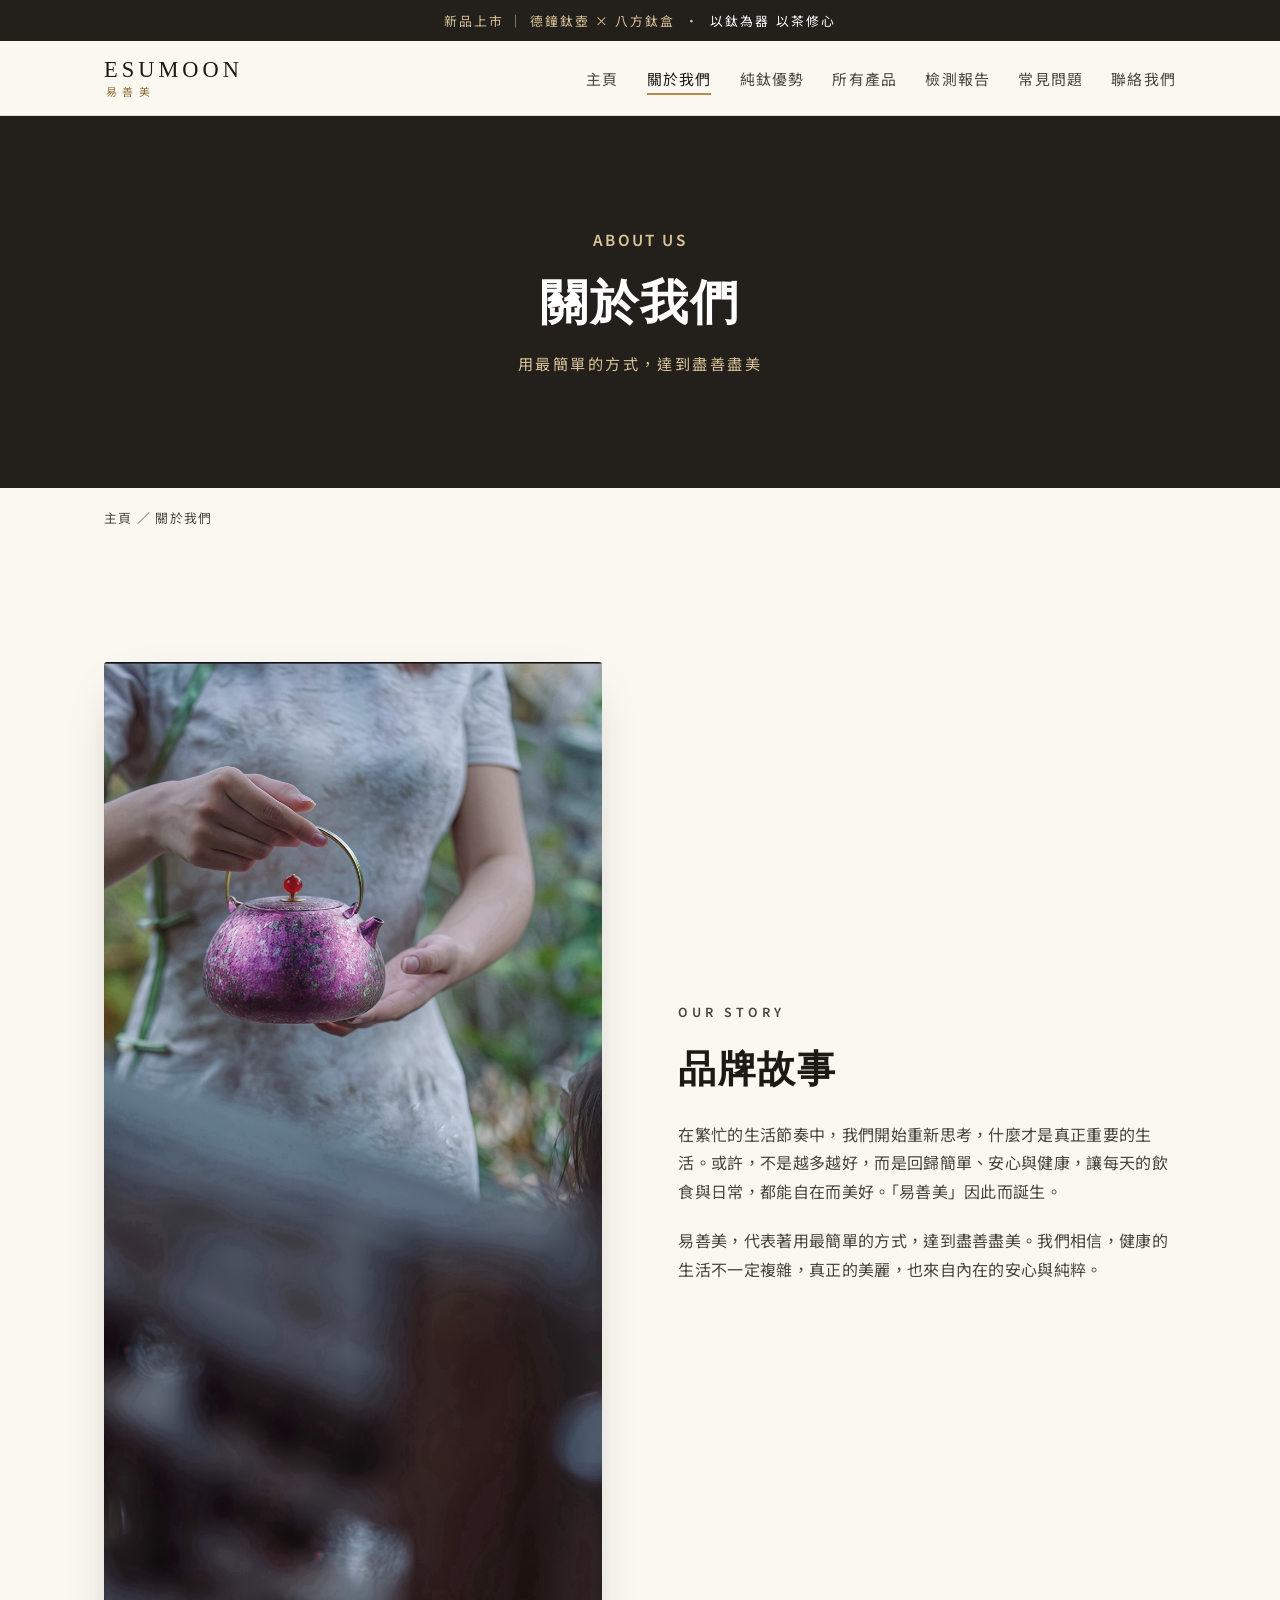
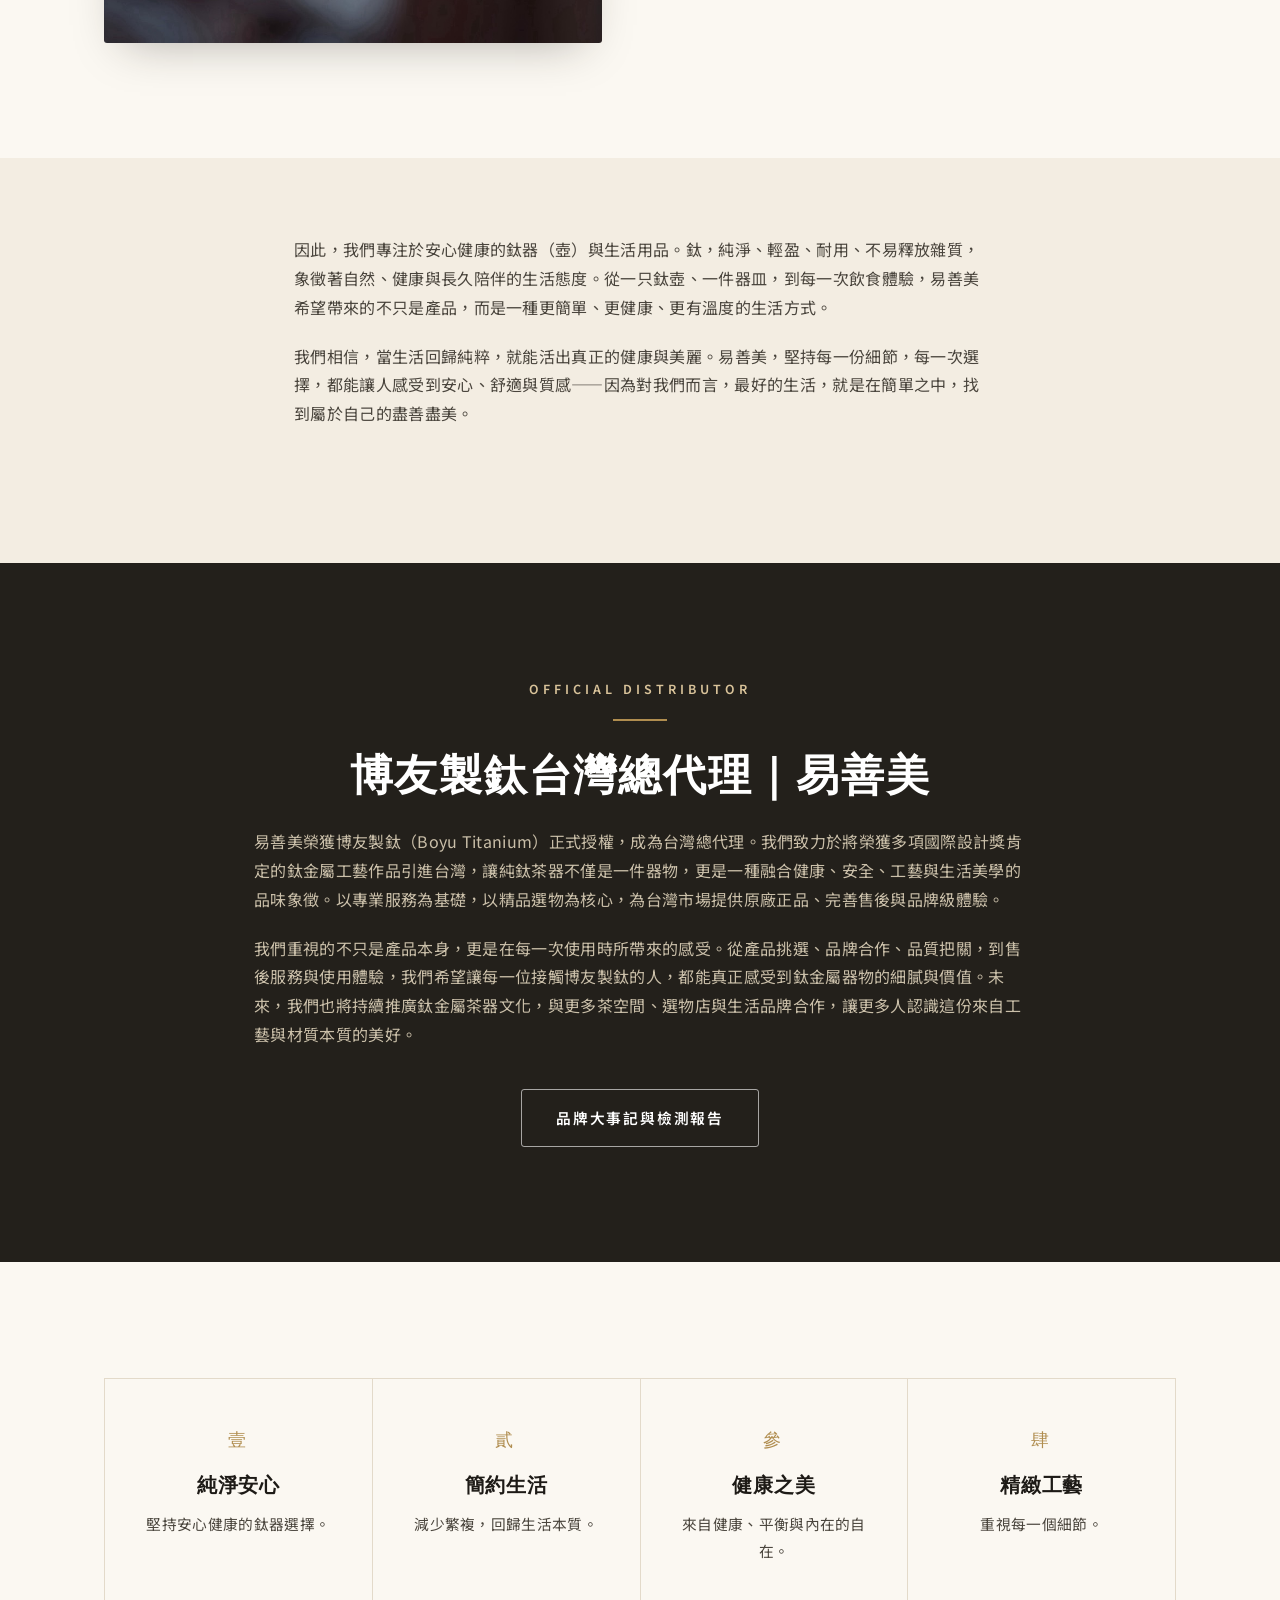
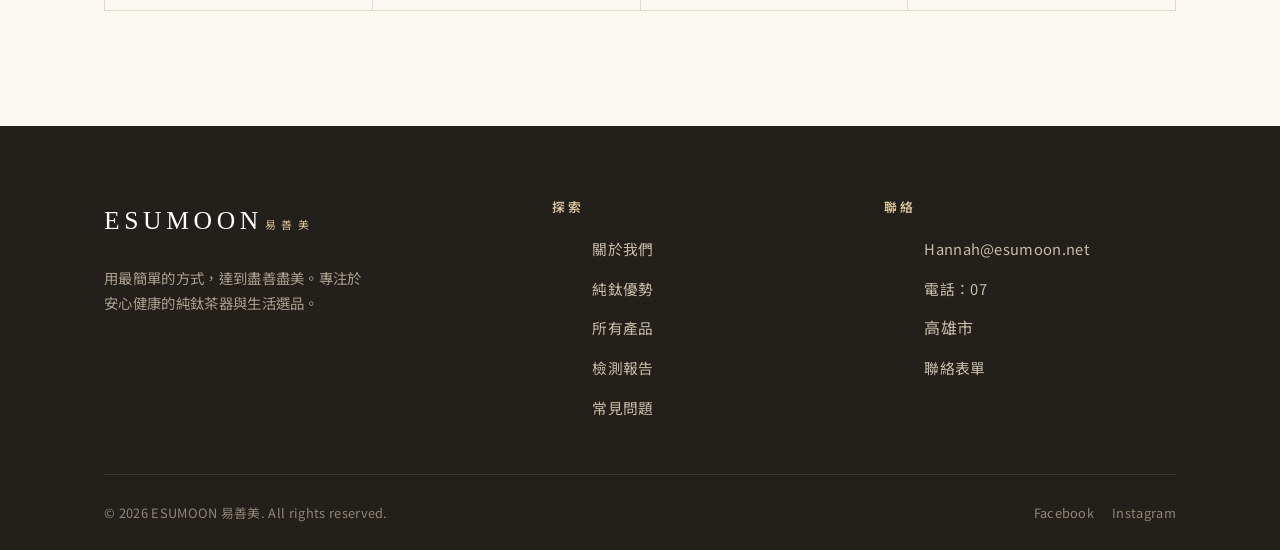
==== about.html @ 02954a68 "Initial commit: Esumoon 易善美 純鈦茶器靜態網站（Wix 重建版） - 7 頁靜態網站（主頁/關於/純鈦優勢/產品/檢測報告/常見問題/聯絡） - 純 HTML/CSS/原生 " ====
<!DOCTYPE html>
<html lang="zh-Hant-TW">
<head>
<meta charset="UTF-8" />
<meta name="viewport" content="width=device-width, initial-scale=1.0" />
<title>關於我們｜Esumoon 易善美・博友製鈦台灣總代理</title>
<meta name="description" content="易善美 Esumoon 品牌故事 — 用最簡單的方式，達到盡善盡美。榮獲博友製鈦（Boyu Titanium）正式授權，成為台灣總代理。" />
<link rel="preconnect" href="https://fonts.googleapis.com" />
<link rel="preconnect" href="https://fonts.gstatic.com" crossorigin />
<link href="https://fonts.googleapis.com/css2?family=Noto+Sans+TC:wght@300;400;500;700&family=Noto+Serif+TC:wght@500;600;700&display=swap" rel="stylesheet" />
<link rel="icon" type="image/png" href="assets/images/site/logo.png" />
<link rel="stylesheet" href="css/style.css" />
</head>
<body>

<div class="topbar">新品上市 ｜ 德鐘鈦壺 × 八方鈦盒 &nbsp;·&nbsp; <span>以鈦為器 以茶修心</span></div>

<header class="site-header">
  <div class="container">
    <nav class="nav" aria-label="主要導覽">
      <a class="brand" href="index.html"><span class="brand__en">ESUMOON</span><span class="brand__zh">易善美</span></a>
      <ul class="nav__links">
        <li><a href="index.html">主頁</a></li>
        <li><a href="about.html" class="is-active">關於我們</a></li>
        <li><a href="titanium.html">純鈦優勢</a></li>
        <li><a href="products.html">所有產品</a></li>
        <li><a href="reports.html">檢測報告</a></li>
        <li><a href="faq.html">常見問題</a></li>
        <li><a href="contact.html">聯絡我們</a></li>
      </ul>
      <button class="nav__toggle" aria-label="開啟選單" aria-expanded="false"><span></span><span></span><span></span></button>
    </nav>
  </div>
</header>

<section class="page-banner">
  <div class="container">
    <p class="eyebrow" style="color:var(--gold-soft)">About Us</p>
    <h1>關於我們</h1>
    <p>用最簡單的方式，達到盡善盡美</p>
  </div>
</section>
<div class="container"><nav class="breadcrumb"><a href="index.html">主頁</a> ／ 關於我們</nav></div>

<!-- 品牌故事 -->
<section class="section">
  <div class="container">
    <div class="split reveal">
      <div class="split__media"><img src="assets/images/products/p03.jpg" alt="持鈦提梁壺" /></div>
      <div class="split__text prose">
        <p class="eyebrow">Our Story</p>
        <h2 style="font-size:clamp(1.7rem,3vw,2.4rem);margin-bottom:24px">品牌故事</h2>
        <p>在繁忙的生活節奏中，我們開始重新思考，什麼才是真正重要的生活。或許，不是越多越好，而是回歸簡單、安心與健康，讓每天的飲食與日常，都能自在而美好。「易善美」因此而誕生。</p>
        <p>易善美，代表著用最簡單的方式，達到盡善盡美。我們相信，健康的生活不一定複雜，真正的美麗，也來自內在的安心與純粹。</p>
      </div>
    </div>
  </div>
</section>

<section class="section" style="background:var(--cream);padding-top:0">
  <div class="container" style="max-width:820px">
    <div class="prose reveal" style="padding-top:clamp(48px,6vw,88px)">
      <p>因此，我們專注於安心健康的鈦器（壺）與生活用品。鈦，純淨、輕盈、耐用、不易釋放雜質，象徵著自然、健康與長久陪伴的生活態度。從一只鈦壺、一件器皿，到每一次飲食體驗，易善美希望帶來的不只是產品，而是一種更簡單、更健康、更有溫度的生活方式。</p>
      <p>我們相信，當生活回歸純粹，就能活出真正的健康與美麗。易善美，堅持每一份細節，每一次選擇，都能讓人感受到安心、舒適與質感——因為對我們而言，最好的生活，就是在簡單之中，找到屬於自己的盡善盡美。</p>
    </div>
  </div>
</section>

<!-- 總代理 -->
<section class="section dark">
  <div class="container" style="max-width:900px">
    <div class="center reveal">
      <p class="eyebrow">Official Distributor</p>
      <hr class="divider" />
      <h2 class="section-title">博友製鈦台灣總代理｜易善美</h2>
    </div>
    <div class="prose reveal" style="margin-top:20px">
      <p style="color:#cabfa9">易善美榮獲博友製鈦（Boyu Titanium）正式授權，成為台灣總代理。我們致力於將榮獲多項國際設計獎肯定的鈦金屬工藝作品引進台灣，讓純鈦茶器不僅是一件器物，更是一種融合健康、安全、工藝與生活美學的品味象徵。以專業服務為基礎，以精品選物為核心，為台灣市場提供原廠正品、完善售後與品牌級體驗。</p>
      <p style="color:#cabfa9">我們重視的不只是產品本身，更是在每一次使用時所帶來的感受。從產品挑選、品牌合作、品質把關，到售後服務與使用體驗，我們希望讓每一位接觸博友製鈦的人，都能真正感受到鈦金屬器物的細膩與價值。未來，我們也將持續推廣鈦金屬茶器文化，與更多茶空間、選物店與生活品牌合作，讓更多人認識這份來自工藝與材質本質的美好。</p>
    </div>
    <div class="center reveal" style="margin-top:40px"><a href="reports.html" class="btn btn--light">品牌大事記與檢測報告</a></div>
  </div>
</section>

<!-- 價值再述 -->
<section class="section">
  <div class="container">
    <div class="value-grid reveal">
      <div class="value"><div class="value__num">壹</div><h3>純淨安心</h3><p>堅持安心健康的鈦器選擇。</p></div>
      <div class="value"><div class="value__num">貳</div><h3>簡約生活</h3><p>減少繁複，回歸生活本質。</p></div>
      <div class="value"><div class="value__num">參</div><h3>健康之美</h3><p>來自健康、平衡與內在的自在。</p></div>
      <div class="value"><div class="value__num">肆</div><h3>精緻工藝</h3><p>重視每一個細節。</p></div>
    </div>
  </div>
</section>

<footer class="site-footer">
  <div class="container">
    <div class="footer-grid">
      <div class="footer-brand"><span class="brand__en">ESUMOON</span><span class="brand__zh">易善美</span><p>用最簡單的方式，達到盡善盡美。專注於安心健康的純鈦茶器與生活選品。</p></div>
      <div class="footer-col"><h4>探索</h4><ul><li><a href="about.html">關於我們</a></li><li><a href="titanium.html">純鈦優勢</a></li><li><a href="products.html">所有產品</a></li><li><a href="reports.html">檢測報告</a></li><li><a href="faq.html">常見問題</a></li></ul></div>
      <div class="footer-col"><h4>聯絡</h4><ul><li><a href="mailto:Hannah@esumoon.net">Hannah@esumoon.net</a></li><li><a href="tel:07">電話：07</a></li><li>高雄市</li><li><a href="contact.html">聯絡表單</a></li></ul></div>
    </div>
    <div class="footer-bottom"><span>© 2026 ESUMOON 易善美. All rights reserved.</span><div class="socials"><a href="#">Facebook</a><a href="#">Instagram</a></div></div>
  </div>
</footer>

<script src="js/main.js"></script>
</body>
</html>
---- css/style.css ----
/* =========================================================
   Esumoon 易善美 — 純鈦茶器品牌官網（靜態重建版）
   Design system
   ========================================================= */

:root {
  /* Palette */
  --ink:        #1d1a16;   /* 主文字 / 深炭 */
  --ink-soft:   #4a453d;
  --paper:      #fbf8f2;   /* 主背景 米白 */
  --cream:      #f3ede2;   /* 次背景 */
  --line:       #e3daca;   /* 分隔線 */
  --gold:       #b08d4f;   /* 金 主強調 */
  --gold-deep:  #8f6f38;
  --gold-soft:  #d9c39a;
  --charcoal:   #23201b;   /* 深色區塊 */
  --teal:       #3c8f8a;   /* 鈦虹彩點綴 */

  --maxw: 1200px;
  --gutter: clamp(20px, 5vw, 64px);
  --radius: 3px;

  --serif: "Noto Serif TC", "Songti TC", "STSong", serif;
  --sans:  "Noto Sans TC", "PingFang TC", "Microsoft JhengHei", sans-serif;

  --shadow: 0 18px 45px -20px rgba(35, 32, 27, .35);
}

/* ---------- Reset ---------- */
*, *::before, *::after { box-sizing: border-box; }
* { margin: 0; }
html { scroll-behavior: smooth; -webkit-text-size-adjust: 100%; }
body {
  font-family: var(--sans);
  color: var(--ink);
  background: var(--paper);
  line-height: 1.8;
  letter-spacing: .02em;
  font-size: 16px;
  -webkit-font-smoothing: antialiased;
  overflow-x: hidden;
}
img { max-width: 100%; display: block; }
a { color: inherit; text-decoration: none; }
h1, h2, h3, h4 { font-family: var(--serif); font-weight: 600; line-height: 1.35; letter-spacing: .04em; }

/* ---------- Layout helpers ---------- */
.container { max-width: var(--maxw); margin-inline: auto; padding-inline: var(--gutter); }
.section { padding-block: clamp(64px, 9vw, 128px); }
.section--tight { padding-block: clamp(48px, 6vw, 88px); }
.center { text-align: center; }
.eyebrow {
  font-family: var(--sans);
  font-size: .78rem;
  letter-spacing: .32em;
  text-transform: uppercase;
  color: var(--gold-deep);
  font-weight: 600;
  margin-bottom: 18px;
}
.section-title { font-size: clamp(1.7rem, 3.6vw, 2.7rem); margin-bottom: 22px; }
.lead { font-size: clamp(1rem, 1.4vw, 1.12rem); color: var(--ink-soft); max-width: 62ch; }
.center .lead { margin-inline: auto; }
.divider {
  width: 54px; height: 2px; background: var(--gold);
  margin: 0 auto 26px; border: 0;
}

/* ---------- Buttons ---------- */
.btn {
  display: inline-flex; align-items: center; gap: .6em;
  font-family: var(--sans); font-size: .92rem; font-weight: 600;
  letter-spacing: .12em;
  padding: 15px 34px; border-radius: var(--radius);
  border: 1px solid var(--ink); color: var(--ink); background: transparent;
  cursor: pointer; transition: all .3s ease;
}
.btn:hover { background: var(--ink); color: var(--paper); }
.btn--gold { border-color: var(--gold); color: var(--gold-deep); }
.btn--gold:hover { background: var(--gold); color: #fff; border-color: var(--gold); }
.btn--light { border-color: rgba(255,255,255,.6); color: #fff; }
.btn--light:hover { background: #fff; color: var(--ink); border-color: #fff; }

/* =========================================================
   Header / Nav
   ========================================================= */
.site-header {
  position: sticky; top: 0; z-index: 100;
  background: rgba(251, 248, 242, .88);
  backdrop-filter: saturate(160%) blur(10px);
  border-bottom: 1px solid var(--line);
}
.nav {
  display: flex; align-items: center; justify-content: space-between;
  height: 74px; position: relative;
}
.brand { display: flex; flex-direction: column; line-height: 1; }
.brand__en { font-family: var(--serif); font-size: 1.4rem; letter-spacing: .18em; color: var(--ink); }
.brand__zh { font-size: .68rem; letter-spacing: .5em; color: var(--gold-deep); margin-top: 5px; padding-left: .18em; }
.nav__links { display: flex; align-items: center; gap: clamp(18px, 2.2vw, 34px); list-style: none; }
.nav__links a {
  font-size: .93rem; letter-spacing: .08em; position: relative; padding-block: 6px;
  color: var(--ink-soft); transition: color .25s;
}
.nav__links a::after {
  content: ""; position: absolute; left: 0; bottom: 0; height: 1.5px; width: 0;
  background: var(--gold); transition: width .28s ease;
}
.nav__links a:hover, .nav__links a.is-active { color: var(--ink); }
.nav__links a:hover::after, .nav__links a.is-active::after { width: 100%; }
.nav__toggle {
  display: none; background: none; border: 0; cursor: pointer;
  width: 40px; height: 40px; padding: 8px; margin-left: auto; flex: none; z-index: 2;
}
.nav__toggle span { display: block; height: 1.6px; background: var(--ink); margin: 6px 0; transition: .3s; }
.nav.is-open .nav__toggle span:nth-child(1) { transform: translateY(7.6px) rotate(45deg); }
.nav.is-open .nav__toggle span:nth-child(2) { opacity: 0; }
.nav.is-open .nav__toggle span:nth-child(3) { transform: translateY(-7.6px) rotate(-45deg); }

/* announcement bar */
.topbar {
  background: var(--charcoal); color: var(--gold-soft);
  text-align: center; font-size: .8rem; letter-spacing: .16em;
  padding: 9px 16px;
}
.topbar span { color: #fff; }

/* =========================================================
   Hero
   ========================================================= */
.hero {
  position: relative; min-height: 82vh; display: flex; align-items: center;
  background: var(--cream);
  overflow: hidden;
}
.hero__media { position: absolute; inset: 0; }
.hero__media img { width: 100%; height: 100%; object-fit: cover; object-position: right center; }
.hero__scrim {
  position: absolute; inset: 0;
  background: linear-gradient(90deg, rgba(251,248,242,.96) 0%, rgba(251,248,242,.82) 34%, rgba(251,248,242,.15) 62%, rgba(251,248,242,0) 100%);
}
.hero .container { position: relative; }
.hero__inner { max-width: 560px; }
.hero__title { font-size: clamp(2.2rem, 5.4vw, 4rem); line-height: 1.25; margin-bottom: 24px; }
.hero__sub { font-size: clamp(1rem, 1.7vw, 1.28rem); color: var(--ink-soft); font-family: var(--serif); letter-spacing: .1em; margin-bottom: 38px; }
.hero__cta { display: flex; gap: 16px; flex-wrap: wrap; }

/* =========================================================
   Values grid
   ========================================================= */
.values { background: var(--paper); }
.value-grid {
  display: grid; grid-template-columns: repeat(4, 1fr); gap: 1px;
  background: var(--line); border: 1px solid var(--line);
}
.value {
  background: var(--paper); padding: 46px 30px; text-align: center;
}
.value-grid--5 { grid-template-columns: repeat(5, 1fr); }
.value__num { font-family: var(--serif); font-size: 1.1rem; color: var(--gold); letter-spacing: .2em; margin-bottom: 16px; }
.value h3 { font-size: 1.25rem; margin-bottom: 12px; }
.value p { font-size: .92rem; color: var(--ink-soft); }

/* =========================================================
   Feature split
   ========================================================= */
.split { display: grid; grid-template-columns: 1fr 1fr; align-items: center; gap: clamp(32px, 6vw, 88px); }
.split--rev .split__text { order: 2; }
.split__media img { width: 100%; border-radius: var(--radius); box-shadow: var(--shadow); }
.split__text h2 { font-size: clamp(1.6rem, 3vw, 2.3rem); margin-bottom: 22px; }
.feature-list { list-style: none; margin-top: 26px; display: grid; gap: 16px; }
.feature-list li { position: relative; padding-left: 30px; color: var(--ink-soft); }
.feature-list li::before {
  content: ""; position: absolute; left: 0; top: .62em;
  width: 14px; height: 1.5px; background: var(--gold);
}

/* =========================================================
   Product showcase
   ========================================================= */
.dark { background: var(--charcoal); color: var(--cream); }
.dark .section-title, .dark h3 { color: #fff; }
.dark .lead { color: #cabfa9; }
.dark .eyebrow { color: var(--gold-soft); }

.card-grid { display: grid; grid-template-columns: repeat(3, 1fr); gap: 30px; }
.pcard {
  background: var(--paper); border: 1px solid var(--line); border-radius: var(--radius);
  overflow: hidden; transition: transform .35s ease, box-shadow .35s ease;
}
.dark .pcard { background: #2b2721; border-color: #3a352d; }
.pcard:hover { transform: translateY(-6px); box-shadow: var(--shadow); }
.pcard__img { aspect-ratio: 1 / 1; overflow: hidden; background: var(--cream); }
.dark .pcard__img { background: #221f1a; }
.pcard__img img { width: 100%; height: 100%; object-fit: cover; transition: transform .6s ease; }
.pcard:hover .pcard__img img { transform: scale(1.05); }
.pcard__body { padding: 22px 24px 26px; }
.pcard__series { font-size: .74rem; letter-spacing: .22em; color: var(--gold); text-transform: uppercase; margin-bottom: 8px; }
.pcard__name { font-family: var(--serif); font-size: 1.18rem; margin-bottom: 6px; }
.dark .pcard__name { color: #fff; }
.pcard__desc { font-size: .88rem; color: var(--ink-soft); }
.dark .pcard__desc { color: #b8ad98; }
.pcard__tags { margin-top: 14px; display: flex; flex-wrap: wrap; gap: 7px; }
.tag {
  font-size: .74rem; letter-spacing: .06em; color: var(--ink-soft);
  border: 1px solid var(--line); border-radius: 999px; padding: 3px 12px;
}
.dark .tag { border-color: #46403666; color: #b8ad98; }

/* accessory category grid (text cards) */
.acc-grid { display: grid; grid-template-columns: repeat(3, 1fr); gap: 18px; }
.acc {
  background: #2b2721; border: 1px solid #3a352d; border-radius: var(--radius);
  padding: 30px 30px 34px; transition: border-color .3s, transform .3s;
}
.acc:hover { border-color: var(--gold); transform: translateY(-4px); }
.acc .pcard__name { color: #fff; margin-bottom: 8px; }
.acc .pcard__desc { color: #b8ad98; margin-bottom: 16px; }

/* gallery */
.gallery { display: grid; grid-template-columns: repeat(4, 1fr); gap: 14px; }
.gallery figure { position: relative; overflow: hidden; border-radius: var(--radius); aspect-ratio: 3 / 4; background: var(--cream); }
.gallery img { width: 100%; height: 100%; object-fit: cover; transition: transform .6s ease; }
.gallery figure:hover img { transform: scale(1.06); }

/* =========================================================
   Awards / logos
   ========================================================= */
.awards { display: grid; grid-template-columns: repeat(3, 1fr); gap: 40px; }
.award { text-align: center; padding: 20px; }
.award__badge {
  width: 76px; height: 76px; margin: 0 auto 22px; border-radius: 50%;
  border: 1.5px solid var(--gold); color: var(--gold-deep);
  display: grid; place-items: center; font-family: var(--serif); font-size: 1.5rem;
}
.award__logo { height: 96px; margin: 0 auto 24px; display: grid; place-items: center; }
.award__logo img { max-height: 96px; width: auto; object-fit: contain; }
.award h3 { font-size: 1.2rem; margin-bottom: 12px; }
.award p { font-size: .9rem; color: var(--ink-soft); }

.certs { display: flex; flex-wrap: wrap; gap: 18px; justify-content: center; margin-top: 40px; }
.cert {
  border: 1px solid var(--line); border-radius: var(--radius);
  padding: 14px 30px; font-family: var(--serif); letter-spacing: .1em;
  font-size: 1.05rem; color: var(--ink-soft); background: var(--paper);
}
.cert small { display: block; font-family: var(--sans); font-size: .68rem; letter-spacing: .1em; color: var(--gold-deep); margin-top: 2px; }

/* =========================================================
   Timeline
   ========================================================= */
.timeline { max-width: 780px; margin-inline: auto; position: relative; }
.timeline::before { content: ""; position: absolute; left: 90px; top: 6px; bottom: 6px; width: 1px; background: var(--line); }
.tl-item { display: grid; grid-template-columns: 90px 1fr; gap: 34px; padding-block: 18px; position: relative; }
.tl-item__year { font-family: var(--serif); font-size: 1.15rem; color: var(--gold-deep); text-align: right; }
.tl-item__body { position: relative; }
.tl-item__body::before {
  content: ""; position: absolute; left: -38px; top: .5em; width: 9px; height: 9px;
  background: var(--paper); border: 2px solid var(--gold); border-radius: 50%;
}
.tl-item__body p { color: var(--ink-soft); font-size: .95rem; }

/* =========================================================
   FAQ accordion
   ========================================================= */
.faq { max-width: 820px; margin-inline: auto; }
.faq-item { border-bottom: 1px solid var(--line); }
.faq-q {
  width: 100%; background: none; border: 0; cursor: pointer;
  display: flex; justify-content: space-between; align-items: center; gap: 20px;
  padding: 26px 4px; text-align: left;
  font-family: var(--serif); font-size: 1.1rem; color: var(--ink); letter-spacing: .03em;
}
.faq-q__icon { flex: none; width: 22px; height: 22px; position: relative; transition: transform .3s; }
.faq-q__icon::before, .faq-q__icon::after { content: ""; position: absolute; background: var(--gold); }
.faq-q__icon::before { top: 50%; left: 0; right: 0; height: 1.6px; transform: translateY(-50%); }
.faq-q__icon::after { left: 50%; top: 0; bottom: 0; width: 1.6px; transform: translateX(-50%); transition: opacity .3s; }
.faq-item.is-open .faq-q__icon::after { opacity: 0; }
.faq-a { overflow: hidden; max-height: 0; transition: max-height .4s ease; }
.faq-a__inner { padding: 0 4px 26px; color: var(--ink-soft); font-size: .96rem; }

/* =========================================================
   Contact
   ========================================================= */
.contact-grid { display: grid; grid-template-columns: 1.1fr .9fr; gap: clamp(32px, 6vw, 72px); }
.field { margin-bottom: 22px; }
.field label { display: block; font-size: .85rem; letter-spacing: .08em; margin-bottom: 8px; color: var(--ink-soft); }
.field label .req { color: var(--gold-deep); }
.field input, .field select, .field textarea {
  width: 100%; font-family: var(--sans); font-size: .95rem; color: var(--ink);
  padding: 13px 15px; border: 1px solid var(--line); border-radius: var(--radius);
  background: var(--paper); transition: border-color .25s;
}
.field input:focus, .field select:focus, .field textarea:focus { outline: none; border-color: var(--gold); }
.field textarea { min-height: 140px; resize: vertical; }
.contact-info { }
.contact-info .info-row { display: flex; gap: 16px; padding: 20px 0; border-bottom: 1px solid var(--line); }
.contact-info .info-row:last-child { border-bottom: 0; }
.info-row .k { font-family: var(--serif); font-size: 1.05rem; color: var(--gold-deep); min-width: 68px; }
.info-row .v { color: var(--ink-soft); }
.form-note { font-size: .82rem; color: var(--ink-soft); margin-top: 10px; }

/* =========================================================
   Page banner (interior pages)
   ========================================================= */
.page-banner { background: var(--charcoal); color: #fff; text-align: center; padding: clamp(60px, 9vw, 110px) 0; }
.page-banner h1 { font-size: clamp(2rem, 4.5vw, 3rem); margin-bottom: 14px; }
.page-banner p { color: var(--gold-soft); letter-spacing: .16em; font-size: .95rem; }
.breadcrumb { font-size: .8rem; letter-spacing: .1em; color: var(--ink-soft); padding: 18px 0; }
.breadcrumb a:hover { color: var(--gold-deep); }

/* prose */
.prose p { margin-bottom: 20px; color: var(--ink-soft); }
.prose h3 { font-size: 1.4rem; margin: 40px 0 16px; }
.prose h3:first-child { margin-top: 0; }

/* =========================================================
   Footer
   ========================================================= */
.site-footer { background: var(--charcoal); color: #c7bda9; padding-top: 72px; }
.footer-grid { display: grid; grid-template-columns: 1.4fr 1fr 1fr; gap: 40px; padding-bottom: 52px; border-bottom: 1px solid #3a352d; }
.footer-brand .brand__en { color: #fff; font-size: 1.6rem; }
.footer-brand .brand__zh { color: var(--gold-soft); }
.footer-brand p { margin-top: 20px; font-size: .9rem; max-width: 34ch; color: #a99f8c; }
.footer-col h4 { font-family: var(--sans); font-size: .8rem; letter-spacing: .2em; text-transform: uppercase; color: var(--gold-soft); margin-bottom: 18px; }
.footer-col ul { list-style: none; display: grid; gap: 11px; }
.footer-col a { font-size: .92rem; color: #c7bda9; transition: color .25s; }
.footer-col a:hover { color: #fff; }
.footer-bottom { display: flex; justify-content: space-between; align-items: center; flex-wrap: wrap; gap: 14px; padding: 26px 0; font-size: .8rem; color: #8f8676; }
.footer-bottom .socials { display: flex; gap: 18px; }
.footer-bottom .socials a:hover { color: #fff; }

/* =========================================================
   Reveal on scroll
   ========================================================= */
.reveal { opacity: 0; transform: translateY(28px); transition: opacity .7s ease, transform .7s ease; }
.reveal.is-in { opacity: 1; transform: none; }

/* =========================================================
   Responsive
   ========================================================= */
@media (max-width: 960px) {
  .value-grid, .value-grid--5 { grid-template-columns: repeat(2, 1fr); }
  .card-grid { grid-template-columns: repeat(2, 1fr); }
  .acc-grid { grid-template-columns: repeat(2, 1fr); }
  .awards { grid-template-columns: 1fr; gap: 20px; }
  .split { grid-template-columns: 1fr; }
  .split--rev .split__text { order: 0; }
  .contact-grid { grid-template-columns: 1fr; }
  .footer-grid { grid-template-columns: 1fr 1fr; }
  .gallery { grid-template-columns: repeat(3, 1fr); }
}
@media (max-width: 680px) {
  .nav__toggle { display: block; }
  .nav__links {
    position: absolute; top: 74px; left: 0; right: 0; flex-direction: column;
    gap: 0; background: var(--paper); border-bottom: 1px solid var(--line);
    max-height: 0; overflow: hidden; transition: max-height .35s ease;
  }
  .nav.is-open .nav__links { max-height: 460px; }
  .nav__links li { width: 100%; text-align: center; border-top: 1px solid var(--line); }
  .nav__links a { display: block; padding: 16px; }
  .hero__scrim { background: linear-gradient(180deg, rgba(251,248,242,.7) 0%, rgba(251,248,242,.55) 45%, rgba(251,248,242,.9) 100%); }
  .hero__media img { object-position: center; }
  .card-grid { grid-template-columns: 1fr; }
  .acc-grid { grid-template-columns: 1fr; }
  .value-grid, .value-grid--5 { grid-template-columns: 1fr; }
  .gallery { grid-template-columns: repeat(2, 1fr); }
  .footer-grid { grid-template-columns: 1fr; }
  .timeline::before { left: 70px; }
  .tl-item { grid-template-columns: 70px 1fr; gap: 24px; }
}
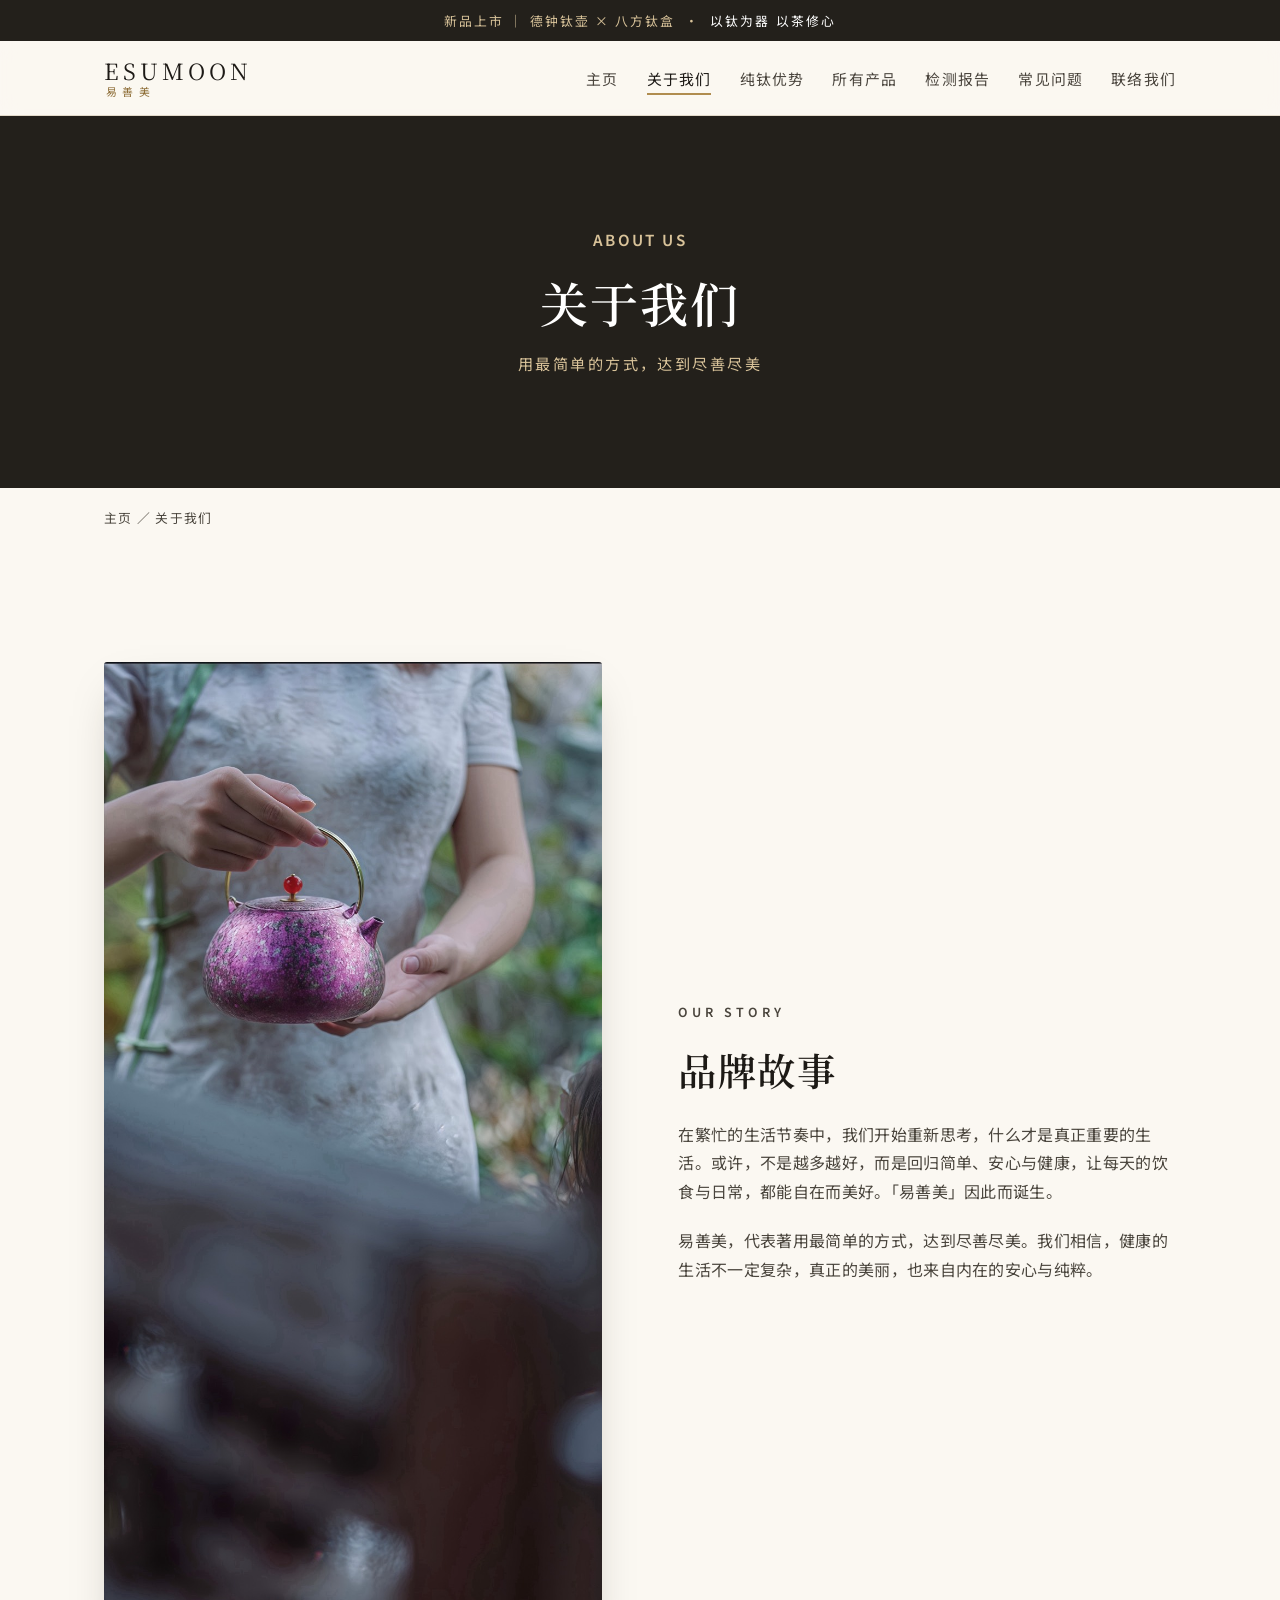
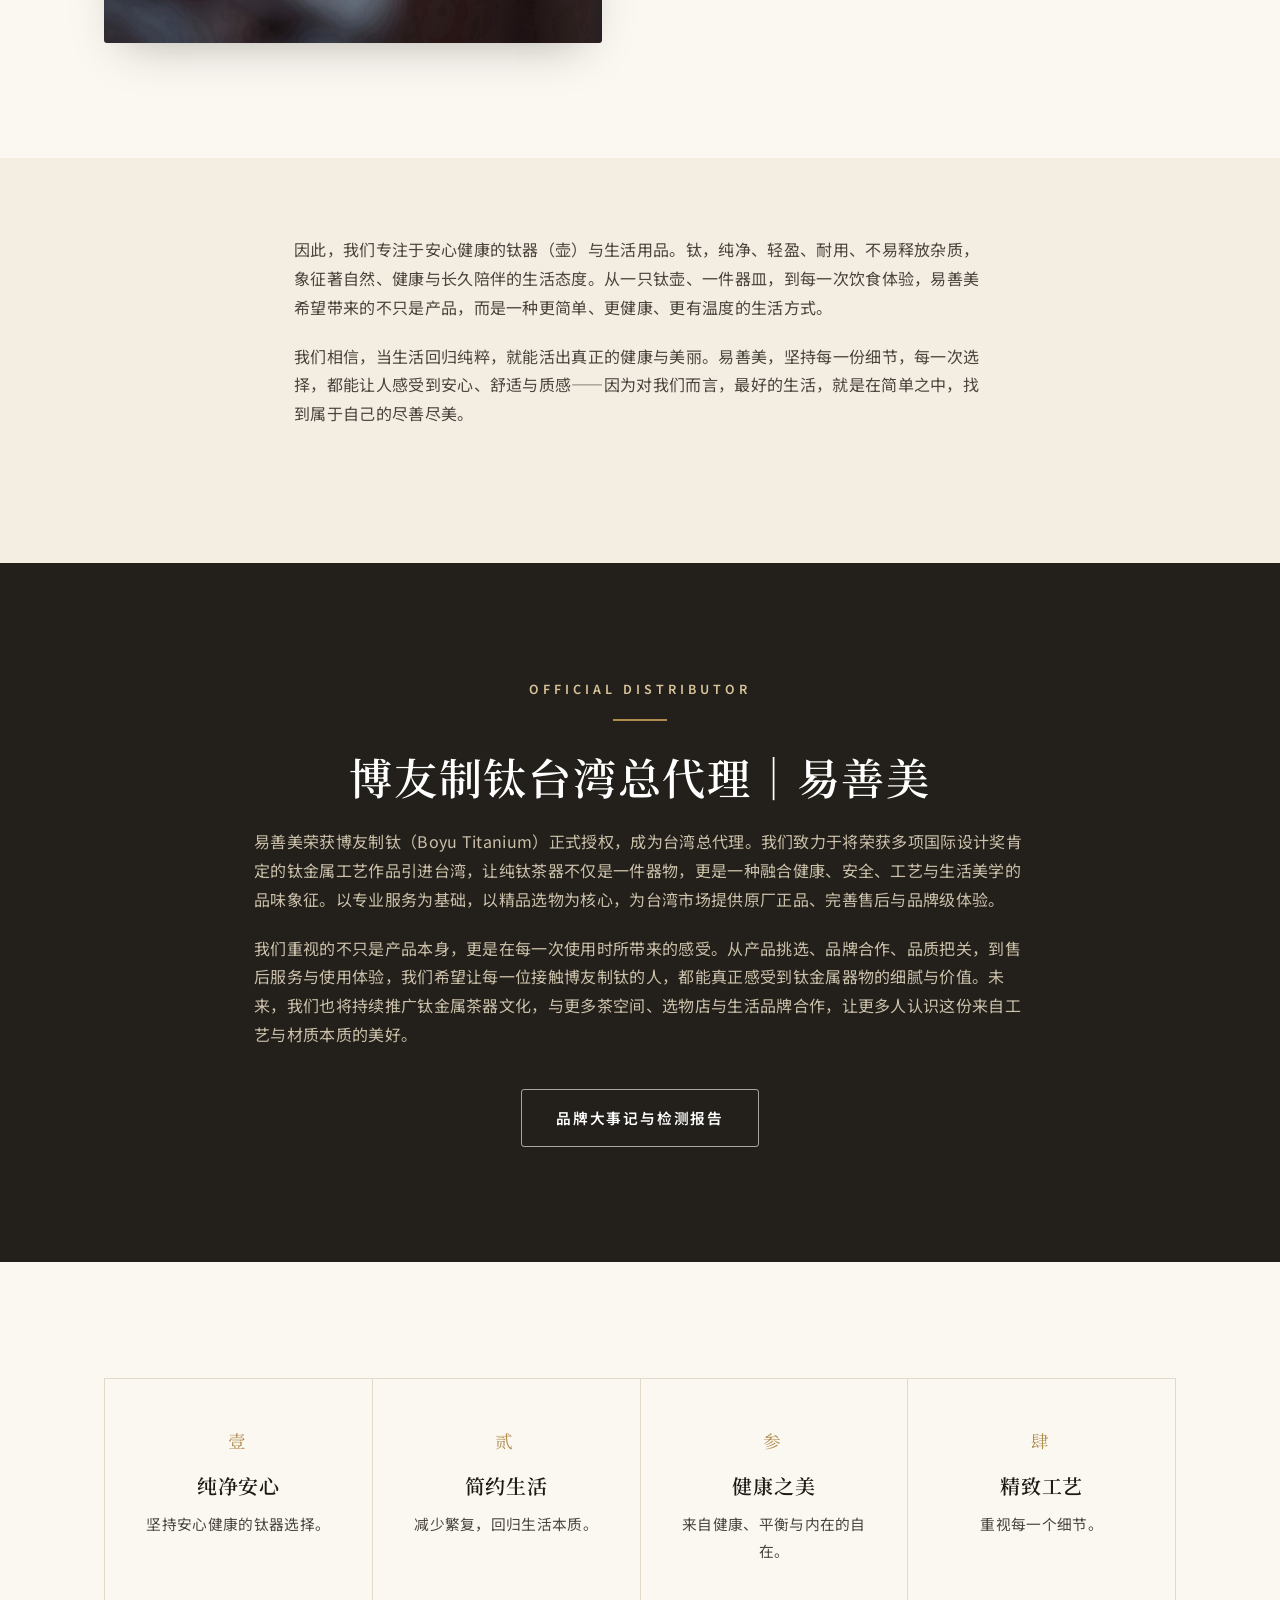
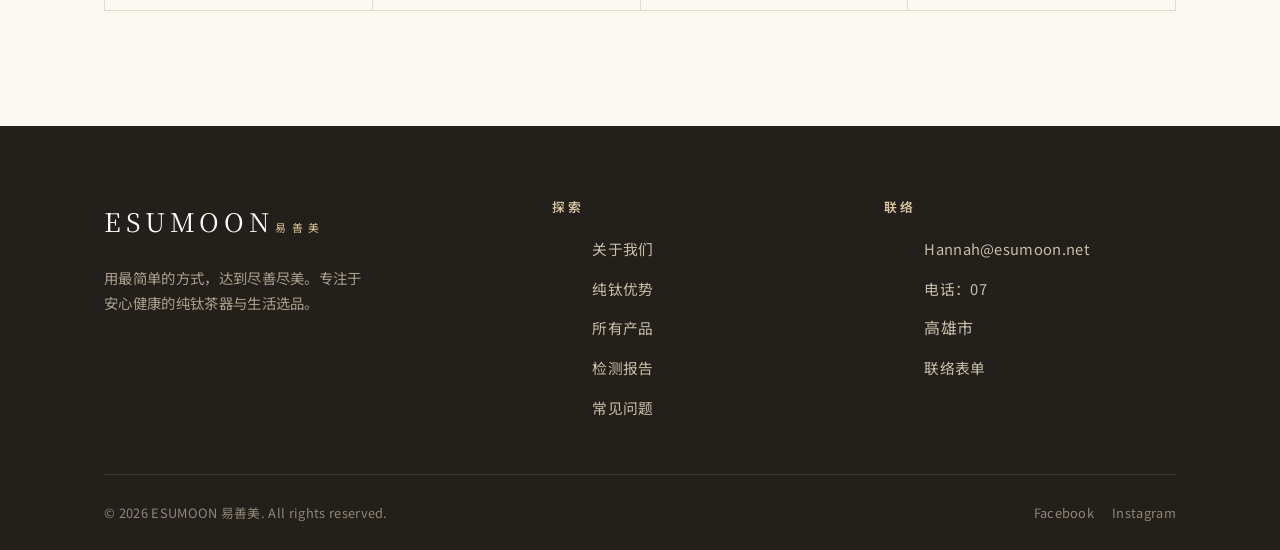
==== commit c16dbe56: "轉為簡體中文：全站文字 OpenCC 繁轉簡、lang 改 zh-Hans-CN、字型改用 Noto SC Co-Authored-By: Claude Opus 4.8 (1M context) <" ====
--- a/about.html
+++ b/about.html
@@ -1,34 +1,34 @@
 <!DOCTYPE html>
-<html lang="zh-Hant-TW">
+<html lang="zh-Hans-CN">
 <head>
 <meta charset="UTF-8" />
 <meta name="viewport" content="width=device-width, initial-scale=1.0" />
-<title>關於我們｜Esumoon 易善美・博友製鈦台灣總代理</title>
-<meta name="description" content="易善美 Esumoon 品牌故事 — 用最簡單的方式，達到盡善盡美。榮獲博友製鈦（Boyu Titanium）正式授權，成為台灣總代理。" />
+<title>关于我们｜Esumoon 易善美・博友制钛台湾总代理</title>
+<meta name="description" content="易善美 Esumoon 品牌故事 — 用最简单的方式，达到尽善尽美。荣获博友制钛（Boyu Titanium）正式授权，成为台湾总代理。" />
 <link rel="preconnect" href="https://fonts.googleapis.com" />
 <link rel="preconnect" href="https://fonts.gstatic.com" crossorigin />
-<link href="https://fonts.googleapis.com/css2?family=Noto+Sans+TC:wght@300;400;500;700&family=Noto+Serif+TC:wght@500;600;700&display=swap" rel="stylesheet" />
+<link href="https://fonts.googleapis.com/css2?family=Noto+Sans+SC:wght@300;400;500;700&family=Noto+Serif+SC:wght@500;600;700&display=swap" rel="stylesheet" />
 <link rel="icon" type="image/png" href="assets/images/site/logo.png" />
 <link rel="stylesheet" href="css/style.css" />
 </head>
 <body>
 
-<div class="topbar">新品上市 ｜ 德鐘鈦壺 × 八方鈦盒 &nbsp;·&nbsp; <span>以鈦為器 以茶修心</span></div>
+<div class="topbar">新品上市 ｜ 德钟钛壶 × 八方钛盒 &nbsp;·&nbsp; <span>以钛为器 以茶修心</span></div>
 
 <header class="site-header">
   <div class="container">
-    <nav class="nav" aria-label="主要導覽">
+    <nav class="nav" aria-label="主要导览">
       <a class="brand" href="index.html"><span class="brand__en">ESUMOON</span><span class="brand__zh">易善美</span></a>
       <ul class="nav__links">
-        <li><a href="index.html">主頁</a></li>
-        <li><a href="about.html" class="is-active">關於我們</a></li>
-        <li><a href="titanium.html">純鈦優勢</a></li>
-        <li><a href="products.html">所有產品</a></li>
-        <li><a href="reports.html">檢測報告</a></li>
-        <li><a href="faq.html">常見問題</a></li>
-        <li><a href="contact.html">聯絡我們</a></li>
+        <li><a href="index.html">主页</a></li>
+        <li><a href="about.html" class="is-active">关于我们</a></li>
+        <li><a href="titanium.html">纯钛优势</a></li>
+        <li><a href="products.html">所有产品</a></li>
+        <li><a href="reports.html">检测报告</a></li>
+        <li><a href="faq.html">常见问题</a></li>
+        <li><a href="contact.html">联络我们</a></li>
       </ul>
-      <button class="nav__toggle" aria-label="開啟選單" aria-expanded="false"><span></span><span></span><span></span></button>
+      <button class="nav__toggle" aria-label="开启选单" aria-expanded="false"><span></span><span></span><span></span></button>
     </nav>
   </div>
 </header>
@@ -36,22 +36,22 @@
 <section class="page-banner">
   <div class="container">
     <p class="eyebrow" style="color:var(--gold-soft)">About Us</p>
-    <h1>關於我們</h1>
-    <p>用最簡單的方式，達到盡善盡美</p>
+    <h1>关于我们</h1>
+    <p>用最简单的方式，达到尽善尽美</p>
   </div>
 </section>
-<div class="container"><nav class="breadcrumb"><a href="index.html">主頁</a> ／ 關於我們</nav></div>
+<div class="container"><nav class="breadcrumb"><a href="index.html">主页</a> ／ 关于我们</nav></div>
 
 <!-- 品牌故事 -->
 <section class="section">
   <div class="container">
     <div class="split reveal">
-      <div class="split__media"><img src="assets/images/products/p03.jpg" alt="持鈦提梁壺" /></div>
+      <div class="split__media"><img src="assets/images/products/p03.jpg" alt="持钛提梁壶" /></div>
       <div class="split__text prose">
         <p class="eyebrow">Our Story</p>
         <h2 style="font-size:clamp(1.7rem,3vw,2.4rem);margin-bottom:24px">品牌故事</h2>
-        <p>在繁忙的生活節奏中，我們開始重新思考，什麼才是真正重要的生活。或許，不是越多越好，而是回歸簡單、安心與健康，讓每天的飲食與日常，都能自在而美好。「易善美」因此而誕生。</p>
-        <p>易善美，代表著用最簡單的方式，達到盡善盡美。我們相信，健康的生活不一定複雜，真正的美麗，也來自內在的安心與純粹。</p>
+        <p>在繁忙的生活节奏中，我们开始重新思考，什么才是真正重要的生活。或许，不是越多越好，而是回归简单、安心与健康，让每天的饮食与日常，都能自在而美好。「易善美」因此而诞生。</p>
+        <p>易善美，代表著用最简单的方式，达到尽善尽美。我们相信，健康的生活不一定复杂，真正的美丽，也来自内在的安心与纯粹。</p>
       </div>
     </div>
   </div>
@@ -60,36 +60,36 @@
 <section class="section" style="background:var(--cream);padding-top:0">
   <div class="container" style="max-width:820px">
     <div class="prose reveal" style="padding-top:clamp(48px,6vw,88px)">
-      <p>因此，我們專注於安心健康的鈦器（壺）與生活用品。鈦，純淨、輕盈、耐用、不易釋放雜質，象徵著自然、健康與長久陪伴的生活態度。從一只鈦壺、一件器皿，到每一次飲食體驗，易善美希望帶來的不只是產品，而是一種更簡單、更健康、更有溫度的生活方式。</p>
-      <p>我們相信，當生活回歸純粹，就能活出真正的健康與美麗。易善美，堅持每一份細節，每一次選擇，都能讓人感受到安心、舒適與質感——因為對我們而言，最好的生活，就是在簡單之中，找到屬於自己的盡善盡美。</p>
+      <p>因此，我们专注于安心健康的钛器（壶）与生活用品。钛，纯净、轻盈、耐用、不易释放杂质，象征著自然、健康与长久陪伴的生活态度。从一只钛壶、一件器皿，到每一次饮食体验，易善美希望带来的不只是产品，而是一种更简单、更健康、更有温度的生活方式。</p>
+      <p>我们相信，当生活回归纯粹，就能活出真正的健康与美丽。易善美，坚持每一份细节，每一次选择，都能让人感受到安心、舒适与质感——因为对我们而言，最好的生活，就是在简单之中，找到属于自己的尽善尽美。</p>
     </div>
   </div>
 </section>
 
-<!-- 總代理 -->
+<!-- 总代理 -->
 <section class="section dark">
   <div class="container" style="max-width:900px">
     <div class="center reveal">
       <p class="eyebrow">Official Distributor</p>
       <hr class="divider" />
-      <h2 class="section-title">博友製鈦台灣總代理｜易善美</h2>
+      <h2 class="section-title">博友制钛台湾总代理｜易善美</h2>
     </div>
     <div class="prose reveal" style="margin-top:20px">
-      <p style="color:#cabfa9">易善美榮獲博友製鈦（Boyu Titanium）正式授權，成為台灣總代理。我們致力於將榮獲多項國際設計獎肯定的鈦金屬工藝作品引進台灣，讓純鈦茶器不僅是一件器物，更是一種融合健康、安全、工藝與生活美學的品味象徵。以專業服務為基礎，以精品選物為核心，為台灣市場提供原廠正品、完善售後與品牌級體驗。</p>
-      <p style="color:#cabfa9">我們重視的不只是產品本身，更是在每一次使用時所帶來的感受。從產品挑選、品牌合作、品質把關，到售後服務與使用體驗，我們希望讓每一位接觸博友製鈦的人，都能真正感受到鈦金屬器物的細膩與價值。未來，我們也將持續推廣鈦金屬茶器文化，與更多茶空間、選物店與生活品牌合作，讓更多人認識這份來自工藝與材質本質的美好。</p>
+      <p style="color:#cabfa9">易善美荣获博友制钛（Boyu Titanium）正式授权，成为台湾总代理。我们致力于将荣获多项国际设计奖肯定的钛金属工艺作品引进台湾，让纯钛茶器不仅是一件器物，更是一种融合健康、安全、工艺与生活美学的品味象征。以专业服务为基础，以精品选物为核心，为台湾市场提供原厂正品、完善售后与品牌级体验。</p>
+      <p style="color:#cabfa9">我们重视的不只是产品本身，更是在每一次使用时所带来的感受。从产品挑选、品牌合作、品质把关，到售后服务与使用体验，我们希望让每一位接触博友制钛的人，都能真正感受到钛金属器物的细腻与价值。未来，我们也将持续推广钛金属茶器文化，与更多茶空间、选物店与生活品牌合作，让更多人认识这份来自工艺与材质本质的美好。</p>
     </div>
-    <div class="center reveal" style="margin-top:40px"><a href="reports.html" class="btn btn--light">品牌大事記與檢測報告</a></div>
+    <div class="center reveal" style="margin-top:40px"><a href="reports.html" class="btn btn--light">品牌大事记与检测报告</a></div>
   </div>
 </section>
 
-<!-- 價值再述 -->
+<!-- 价值再述 -->
 <section class="section">
   <div class="container">
     <div class="value-grid reveal">
-      <div class="value"><div class="value__num">壹</div><h3>純淨安心</h3><p>堅持安心健康的鈦器選擇。</p></div>
-      <div class="value"><div class="value__num">貳</div><h3>簡約生活</h3><p>減少繁複，回歸生活本質。</p></div>
-      <div class="value"><div class="value__num">參</div><h3>健康之美</h3><p>來自健康、平衡與內在的自在。</p></div>
-      <div class="value"><div class="value__num">肆</div><h3>精緻工藝</h3><p>重視每一個細節。</p></div>
+      <div class="value"><div class="value__num">壹</div><h3>纯净安心</h3><p>坚持安心健康的钛器选择。</p></div>
+      <div class="value"><div class="value__num">贰</div><h3>简约生活</h3><p>减少繁复，回归生活本质。</p></div>
+      <div class="value"><div class="value__num">参</div><h3>健康之美</h3><p>来自健康、平衡与内在的自在。</p></div>
+      <div class="value"><div class="value__num">肆</div><h3>精致工艺</h3><p>重视每一个细节。</p></div>
     </div>
   </div>
 </section>
@@ -97,9 +97,9 @@
 <footer class="site-footer">
   <div class="container">
     <div class="footer-grid">
-      <div class="footer-brand"><span class="brand__en">ESUMOON</span><span class="brand__zh">易善美</span><p>用最簡單的方式，達到盡善盡美。專注於安心健康的純鈦茶器與生活選品。</p></div>
-      <div class="footer-col"><h4>探索</h4><ul><li><a href="about.html">關於我們</a></li><li><a href="titanium.html">純鈦優勢</a></li><li><a href="products.html">所有產品</a></li><li><a href="reports.html">檢測報告</a></li><li><a href="faq.html">常見問題</a></li></ul></div>
-      <div class="footer-col"><h4>聯絡</h4><ul><li><a href="mailto:Hannah@esumoon.net">Hannah@esumoon.net</a></li><li><a href="tel:07">電話：07</a></li><li>高雄市</li><li><a href="contact.html">聯絡表單</a></li></ul></div>
+      <div class="footer-brand"><span class="brand__en">ESUMOON</span><span class="brand__zh">易善美</span><p>用最简单的方式，达到尽善尽美。专注于安心健康的纯钛茶器与生活选品。</p></div>
+      <div class="footer-col"><h4>探索</h4><ul><li><a href="about.html">关于我们</a></li><li><a href="titanium.html">纯钛优势</a></li><li><a href="products.html">所有产品</a></li><li><a href="reports.html">检测报告</a></li><li><a href="faq.html">常见问题</a></li></ul></div>
+      <div class="footer-col"><h4>联络</h4><ul><li><a href="mailto:Hannah@esumoon.net">Hannah@esumoon.net</a></li><li><a href="tel:07">电话：07</a></li><li>高雄市</li><li><a href="contact.html">联络表单</a></li></ul></div>
     </div>
     <div class="footer-bottom"><span>© 2026 ESUMOON 易善美. All rights reserved.</span><div class="socials"><a href="#">Facebook</a><a href="#">Instagram</a></div></div>
   </div>
--- a/css/style.css
+++ b/css/style.css
@@ -1,5 +1,5 @@
 /* =========================================================
-   Esumoon 易善美 — 純鈦茶器品牌官網（靜態重建版）
+   Esumoon 易善美 — 纯钛茶器品牌官网（静态重建版）
    Design system
    ========================================================= */
 
@@ -9,19 +9,19 @@
   --ink-soft:   #4a453d;
   --paper:      #fbf8f2;   /* 主背景 米白 */
   --cream:      #f3ede2;   /* 次背景 */
-  --line:       #e3daca;   /* 分隔線 */
-  --gold:       #b08d4f;   /* 金 主強調 */
+  --line:       #e3daca;   /* 分隔线 */
+  --gold:       #b08d4f;   /* 金 主强调 */
   --gold-deep:  #8f6f38;
   --gold-soft:  #d9c39a;
-  --charcoal:   #23201b;   /* 深色區塊 */
-  --teal:       #3c8f8a;   /* 鈦虹彩點綴 */
+  --charcoal:   #23201b;   /* 深色区块 */
+  --teal:       #3c8f8a;   /* 钛虹彩点缀 */
 
   --maxw: 1200px;
   --gutter: clamp(20px, 5vw, 64px);
   --radius: 3px;
 
-  --serif: "Noto Serif TC", "Songti TC", "STSong", serif;
-  --sans:  "Noto Sans TC", "PingFang TC", "Microsoft JhengHei", sans-serif;
+  --serif: "Noto Serif SC", "Songti SC", "STSong", serif;
+  --sans:  "Noto Sans SC", "PingFang SC", "Microsoft YaHei", sans-serif;
 
   --shadow: 0 18px 45px -20px rgba(35, 32, 27, .35);
 }
